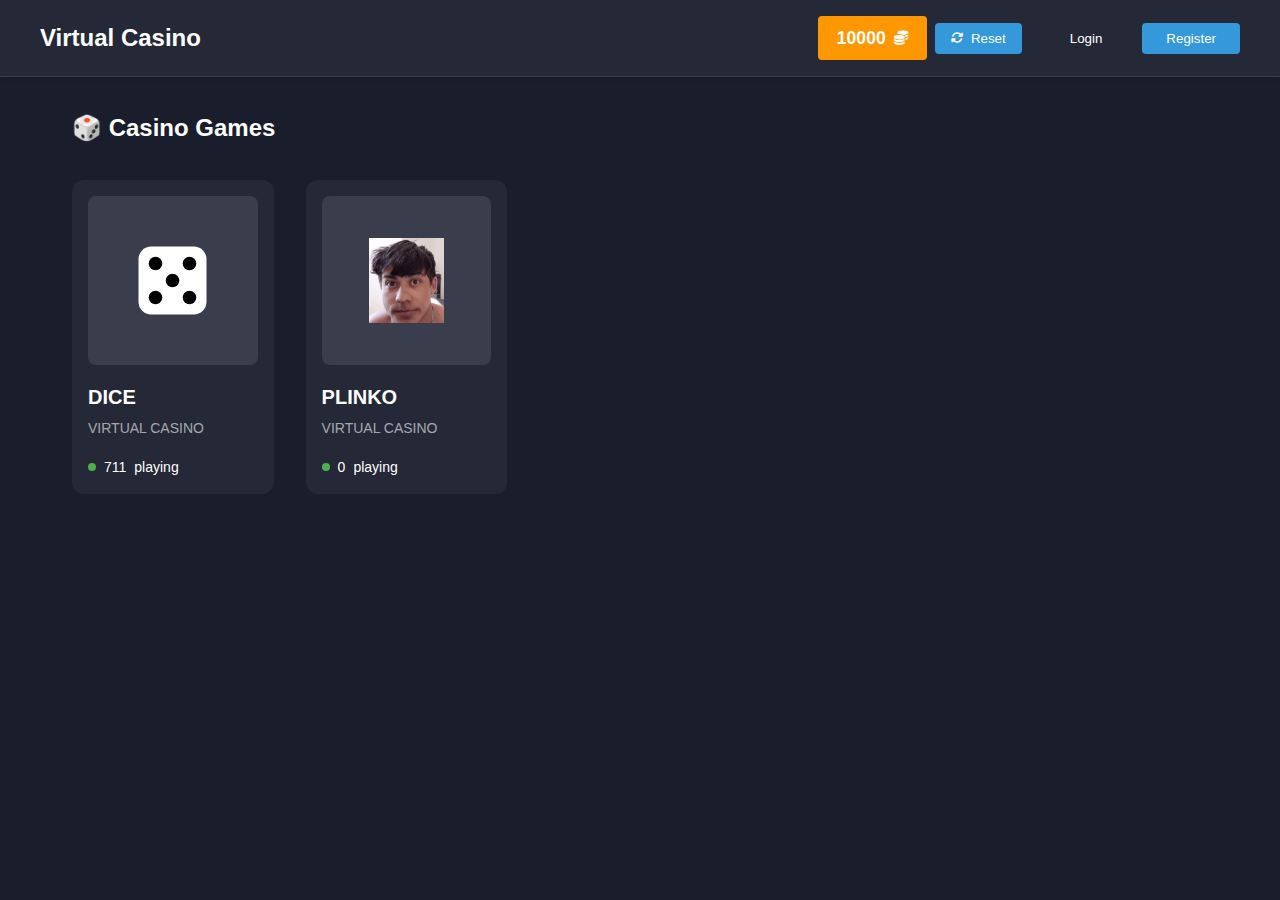
==== index.html @ 2de934fd "Add max bet functionality and button to the UI" ====
<!DOCTYPE html>
<html lang="en">
<head>
    <meta charset="UTF-8">
    <meta name="viewport" content="width=device-width, initial-scale=1.0">
    <title>Virtual Casino</title>
    <link rel="stylesheet" href="styles.css">
    <link rel="stylesheet" href="https://cdnjs.cloudflare.com/ajax/libs/font-awesome/6.4.0/css/all.min.css">
</head>
<body>
    <header>
        <nav class="main-nav">
            <a href="index.html" class="logo">Virtual Casino</a>
            <div class="nav-right">
                <div class="balance-display">
                    <div class="balance-amount">
                        <span id="header-balance">10000</span>
                        <i class="fa-solid fa-coins"></i>
                    </div>
                    <button id="reset-balance" class="reset-balance-btn">
                        <i class="fa-solid fa-rotate"></i>
                        Reset
                    </button>
                </div>
                <div class="nav-buttons">
                    <button class="login-btn">Login</button>
                    <button class="register-btn">Register</button>
                </div>
            </div>
        </nav>
    </header>

    <main>
        <section class="games-section">
            <h2 class="section-title">🎲 Casino Games</h2>
            <div class="games-grid">
                <a href="dice.html" class="game-card">
                    <div class="game-image">
                        <img src="dice-icon.svg" alt="Virtual Dice">
                    </div>
                    <div class="game-title">DICE</div>
                    <div class="game-provider">VIRTUAL CASINO</div>
                    <div class="player-count">
                        <span class="online-indicator"></span>
                        <span class="count">0</span> playing
                    </div>
                </a>
                <a href="plinko.html" class="game-card">
                    <div class="game-image">
                        <img src="togi.png" alt="Plinko">
                    </div>
                    <div class="game-title">PLINKO</div>
                    <div class="game-provider">VIRTUAL CASINO</div>
                    <div class="player-count">
                        <span class="online-indicator"></span>
                        <span class="count">0</span> playing
                    </div>
                </a>
            </div>
        </section>
    </main>

    <script src="balance.js"></script>
    <script>
        // Simple script to simulate random player count
        function updatePlayerCount() {
            const count = document.querySelector('.count');
            count.textContent = Math.floor(Math.random() * 1000) + 500; // Random number between 500-1500
        }
        
        // Update initially and every 30 seconds
        updatePlayerCount();
        setInterval(updatePlayerCount, 30000);
    </script>
</body>
</html>
---- styles.css ----
��: r o o t   { 
         / *   L i g h t   t h e m e   c o l o r s   ( d e f a u l t )   * / 
         - - p r i m a r y - c o l o r :   # 1 a 1 d 2 c ; 
         - - s e c o n d a r y - c o l o r :   # 2 4 2 8 3 7 ; 
         - - b a c k g r o u n d - c o l o r :   # 1 2 1 2 6 3 ; 
         - - c a r d - b g - c o l o r :   # f f f f f f ; 
         - - d a r k - c a r d - b g - c o l o r :   # 1 1 1 1 3 3 ; 
         - - t e x t - c o l o r :   # f f f f f f ; 
         - - d a r k - t e x t - c o l o r :   # 3 3 3 ; 
         - - a c c e n t - c o l o r :   # 3 4 9 8 d b ; 
         - - d a n g e r - c o l o r :   # e 0 3 1 3 1 ; 
         - - b o r d e r - c o l o r :   # 2 d 2 d 2 d ; 
         - - s l i d e r - c o l o r :   # 0 2 c c 9 b ; 
         - - s l i d e r - h a n d l e - c o l o r :   # f f f f f f ; 
         - - s l i d e r - l o s s - c o l o r :   # e 0 3 1 3 1 ; 
         - - s l i d e r - w i n - c o l o r :   # 0 2 c c 9 b ; 
         - - b u t t o n - c o l o r :   # f f 9 8 0 0 ; 
         - - i n p u t - b g - c o l o r :   # f f f f f f ; 
         - - i n p u t - b o r d e r - c o l o r :   # e 0 e 0 e 0 ; 
         - - c a r d - s h a d o w :   0   4 p x   1 0 p x   r g b a ( 0 ,   0 ,   0 ,   0 . 1 ) ; 
         - - h i s t o r y - b g - c o l o r :   r g b a ( 0 ,   0 ,   0 ,   0 . 2 ) ; 
         - - c a r d - h o v e r - c o l o r :   # 2 c 3 2 4 1 ; 
         - - o n l i n e - c o l o r :   # 4 C A F 5 0 ; 
 } 
 
 *   { 
         m a r g i n :   0 ; 
         p a d d i n g :   0 ; 
         b o x - s i z i n g :   b o r d e r - b o x ; 
 } 
 
 b o d y   { 
         f o n t - f a m i l y :   - a p p l e - s y s t e m ,   B l i n k M a c S y s t e m F o n t ,   ' S e g o e   U I ' ,   R o b o t o ,   O x y g e n ,   U b u n t u ,   C a n t a r e l l ,   s a n s - s e r i f ; 
         b a c k g r o u n d - c o l o r :   v a r ( - - p r i m a r y - c o l o r ) ; 
         c o l o r :   v a r ( - - t e x t - c o l o r ) ; 
         l i n e - h e i g h t :   1 . 6 ; 
 } 
 
 . a p p   { 
         d i s p l a y :   f l e x ; 
         f l e x - d i r e c t i o n :   c o l u m n ; 
         m i n - h e i g h t :   1 0 0 v h ; 
 } 
 
 / *   H e a d e r   * / 
 h e a d e r   { 
         d i s p l a y :   f l e x ; 
         j u s t i f y - c o n t e n t :   s p a c e - b e t w e e n ; 
         a l i g n - i t e m s :   c e n t e r ; 
         p a d d i n g :   1 r e m   2 r e m ; 
         b a c k g r o u n d - c o l o r :   v a r ( - - s e c o n d a r y - c o l o r ) ; 
         b o r d e r - b o t t o m :   1 p x   s o l i d   r g b a ( 2 5 5 ,   2 5 5 ,   2 5 5 ,   0 . 1 ) ; 
         b o x - s h a d o w :   0   2 p x   4 p x   r g b a ( 0 ,   0 ,   0 ,   0 . 1 ) ; 
 } 
 
 . l o g o   h 1   { 
         c o l o r :   v a r ( - - t e x t - c o l o r ) ; 
         f o n t - s i z e :   1 . 5 r e m ; 
         f o n t - w e i g h t :   b o l d ; 
 } 
 
 . b a l a n c e - d i s p l a y   { 
         d i s p l a y :   f l e x ; 
         a l i g n - i t e m s :   c e n t e r ; 
         g a p :   0 . 5 r e m ; 
 } 
 
 . b a l a n c e - a m o u n t   { 
         b a c k g r o u n d - c o l o r :   v a r ( - - s e c o n d a r y - c o l o r ) ; 
         c o l o r :   w h i t e ; 
         p a d d i n g :   0 . 5 r e m   1 . 2 r e m ; 
         b o r d e r - r a d i u s :   4 p x ; 
         f o n t - w e i g h t :   b o l d ; 
         d i s p l a y :   f l e x ; 
         a l i g n - i t e m s :   c e n t e r ; 
         g a p :   0 . 5 r e m ; 
         f o n t - s i z e :   1 . 1 r e m ; 
 } 
 
 . r e s e t - b a l a n c e - b t n   { 
         b a c k g r o u n d - c o l o r :   v a r ( - - a c c e n t - c o l o r ) ; 
         c o l o r :   w h i t e ; 
         b o r d e r :   n o n e ; 
         b o r d e r - r a d i u s :   4 p x ; 
         p a d d i n g :   0 . 5 r e m   1 r e m ; 
         c u r s o r :   p o i n t e r ; 
         f o n t - w e i g h t :   5 0 0 ; 
         d i s p l a y :   f l e x ; 
         a l i g n - i t e m s :   c e n t e r ; 
         g a p :   0 . 5 r e m ; 
         t r a n s i t i o n :   a l l   0 . 2 s   e a s e ; 
 } 
 
 . r e s e t - b a l a n c e - b t n : h o v e r   { 
         o p a c i t y :   0 . 9 ; 
         t r a n s f o r m :   t r a n s l a t e Y ( - 1 p x ) ; 
 } 
 
 . r e s e t - b a l a n c e - b t n : a c t i v e   { 
         t r a n s f o r m :   t r a n s l a t e Y ( 0 ) ; 
 } 
 
 . r e s e t - b a l a n c e - b t n   i   { 
         f o n t - s i z e :   0 . 9 e m ; 
 } 
 
 / *   M a i n   C o n t e n t   * / 
 m a i n   { 
         f l e x :   1 ; 
         p a d d i n g :   2 r e m ; 
         d i s p l a y :   f l e x ; 
         f l e x - d i r e c t i o n :   c o l u m n ; 
         g a p :   2 r e m ; 
         m a x - w i d t h :   1 2 0 0 p x ; 
         m a r g i n :   0   a u t o ; 
         w i d t h :   1 0 0 % ; 
 } 
 
 / *   B e t t i n g   C o n t a i n e r   * / 
 . b e t t i n g - c o n t a i n e r   { 
         d i s p l a y :   f l e x ; 
         g a p :   1 . 5 r e m ; 
 } 
 
 . b e t t i n g - c a r d   { 
         f l e x :   1 ; 
         b a c k g r o u n d - c o l o r :   v a r ( - - c a r d - b g - c o l o r ) ; 
         b o r d e r - r a d i u s :   8 p x ; 
         o v e r f l o w :   h i d d e n ; 
         b o x - s h a d o w :   0   4 p x   1 0 p x   r g b a ( 0 ,   0 ,   0 ,   0 . 1 ) ; 
 } 
 
 . b e t t i n g - i n p u t s   { 
         p a d d i n g :   1 . 5 r e m ; 
         p a d d i n g - t o p :   1 . 5 r e m ; 
 } 
 
 . i n p u t - r o w   { 
         d i s p l a y :   f l e x ; 
         g a p :   1 r e m ; 
         m a r g i n - b o t t o m :   1 . 5 r e m ; 
 } 
 
 . i n p u t - r o w . t h r e e - c o l u m n s   { 
         d i s p l a y :   g r i d ; 
         g r i d - t e m p l a t e - c o l u m n s :   r e p e a t ( 3 ,   1 f r ) ; 
 } 
 
 . i n p u t - g r o u p   { 
         f l e x :   1 ; 
         d i s p l a y :   f l e x ; 
         f l e x - d i r e c t i o n :   c o l u m n ; 
         g a p :   0 . 5 r e m ; 
 } 
 
 . i n p u t - l a b e l   { 
         d i s p l a y :   f l e x ; 
         j u s t i f y - c o n t e n t :   s p a c e - b e t w e e n ; 
         c o l o r :   v a r ( - - d a r k - t e x t - c o l o r ) ; 
         f o n t - s i z e :   0 . 9 r e m ; 
 } 
 
 . a m o u n t - l a b e l ,   . p r o f i t - l a b e l   { 
         o p a c i t y :   0 . 6 ; 
 } 
 
 . a m o u n t - i n p u t - c o n t a i n e r ,   . p r o f i t - i n p u t - c o n t a i n e r ,   . r o l l - i n p u t - c o n t a i n e r ,   . m u l t i p l i e r - i n p u t - c o n t a i n e r ,   . c h a n c e - i n p u t - c o n t a i n e r   { 
         d i s p l a y :   f l e x ; 
         b o r d e r :   1 p x   s o l i d   # e 0 e 0 e 0 ; 
         b o r d e r - r a d i u s :   4 p x ; 
         o v e r f l o w :   h i d d e n ; 
 } 
 
 . a m o u n t - i n p u t - c o n t a i n e r   i n p u t ,   . p r o f i t - i n p u t - c o n t a i n e r   i n p u t ,   . r o l l - i n p u t - c o n t a i n e r   i n p u t ,   . m u l t i p l i e r - i n p u t - c o n t a i n e r   i n p u t ,   . c h a n c e - i n p u t - c o n t a i n e r   i n p u t   { 
         f l e x :   1 ; 
         p a d d i n g :   0 . 7 5 r e m ; 
         b o r d e r :   n o n e ; 
         o u t l i n e :   n o n e ; 
         f o n t - s i z e :   1 r e m ; 
 } 
 
 / *   S t y l i n g   f o r   r e a d - o n l y   i n p u t s   * / 
 i n p u t [ r e a d o n l y ]   { 
         b a c k g r o u n d - c o l o r :   # f 5 f 5 f 5 ; 
         c o l o r :   # 6 6 6 ; 
         c u r s o r :   n o t - a l l o w e d ; 
 } 
 
 . c o i n - b t n ,   . s w a p - b t n   { 
         b a c k g r o u n d - c o l o r :   # f 5 f 5 f 5 ; 
         b o r d e r :   n o n e ; 
         p a d d i n g :   0   1 r e m ; 
         c o l o r :   # 6 6 6 ; 
         c u r s o r :   p o i n t e r ; 
 } 
 
 . p e r c e n t a g e - s y m b o l ,   . m u l t i p l i e r - s y m b o l   { 
         d i s p l a y :   f l e x ; 
         a l i g n - i t e m s :   c e n t e r ; 
         p a d d i n g :   0   1 r e m ; 
         b a c k g r o u n d - c o l o r :   # f 5 f 5 f 5 ; 
         c o l o r :   # 6 6 6 ; 
 } 
 
 . q u i c k - b u t t o n s   { 
         d i s p l a y :   f l e x ; 
         g a p :   0 . 5 r e m ; 
         m a r g i n - t o p :   0 . 5 r e m ; 
 } 
 
 . q u i c k - b u t t o n s   b u t t o n   { 
         b a c k g r o u n d - c o l o r :   # f 5 f 5 f 5 ; 
         b o r d e r :   n o n e ; 
         p a d d i n g :   0 . 2 5 r e m   0 . 7 5 r e m ; 
         b o r d e r - r a d i u s :   4 p x ; 
         c u r s o r :   p o i n t e r ; 
         c o l o r :   v a r ( - - d a r k - t e x t - c o l o r ) ; 
 } 
 
 . r o l l - b u t t o n   { 
         w i d t h :   1 0 0 % ; 
         p a d d i n g :   1 r e m ; 
         b a c k g r o u n d - c o l o r :   v a r ( - - b u t t o n - c o l o r ) ; 
         c o l o r :   w h i t e ; 
         b o r d e r :   n o n e ; 
         b o r d e r - r a d i u s :   4 p x ; 
         f o n t - w e i g h t :   b o l d ; 
         c u r s o r :   p o i n t e r ; 
         f o n t - s i z e :   1 r e m ; 
         l e t t e r - s p a c i n g :   1 p x ; 
         m a r g i n - t o p :   1 r e m ; 
 } 
 
 / *   S l i d e r   * / 
 . s l i d e r - c o n t a i n e r   { 
         d i s p l a y :   f l e x ; 
         a l i g n - i t e m s :   c e n t e r ; 
         g a p :   1 r e m ; 
         b a c k g r o u n d - c o l o r :   r g b a ( 0 ,   0 ,   0 ,   0 . 2 ) ; 
         p a d d i n g :   1 r e m   2 r e m ; 
         b o r d e r - r a d i u s :   5 0 p x ; 
 } 
 
 . s l i d e r - v a l u e   { 
         f o n t - s i z e :   0 . 9 r e m ; 
         o p a c i t y :   0 . 8 ; 
 } 
 
 . s l i d e r   { 
         f l e x :   1 ; 
         p o s i t i o n :   r e l a t i v e ; 
 } 
 
 . s l i d e r - t r a c k   { 
         h e i g h t :   1 2 p x ; 
         b a c k g r o u n d - c o l o r :   r g b a ( 2 5 5 ,   2 5 5 ,   2 5 5 ,   0 . 1 ) ; 
         b o r d e r - r a d i u s :   6 p x ; 
         p o s i t i o n :   r e l a t i v e ; 
         o v e r f l o w :   h i d d e n ; 
 } 
 
 . s l i d e r - t r a c k - i n n e r   { 
         d i s p l a y :   f l e x ; 
         h e i g h t :   1 0 0 % ; 
         w i d t h :   1 0 0 % ; 
         p o s i t i o n :   a b s o l u t e ; 
 } 
 
 . s l i d e r - t r a c k - l o s s ,   . s l i d e r - t r a c k - w i n   { 
         h e i g h t :   1 0 0 % ; 
         p o s i t i o n :   a b s o l u t e ; 
         t o p :   0 ; 
 } 
 
 . s l i d e r - t r a c k - l o s s   { 
         b a c k g r o u n d - c o l o r :   v a r ( - - s l i d e r - l o s s - c o l o r ) ; 
 } 
 
 . s l i d e r - t r a c k - w i n   { 
         b a c k g r o u n d - c o l o r :   v a r ( - - s l i d e r - w i n - c o l o r ) ; 
 } 
 
 . s l i d e r - h a n d l e   { 
         w i d t h :   2 4 p x ; 
         h e i g h t :   2 4 p x ; 
         b a c k g r o u n d - c o l o r :   v a r ( - - s l i d e r - h a n d l e - c o l o r ) ; 
         b o r d e r - r a d i u s :   5 0 % ; 
         p o s i t i o n :   a b s o l u t e ; 
         t o p :   5 0 % ; 
         l e f t :   4 8 % ; 
         t r a n s f o r m :   t r a n s l a t e ( - 5 0 % ,   - 5 0 % ) ; 
         c u r s o r :   p o i n t e r ; 
         b o x - s h a d o w :   0   2 p x   5 p x   r g b a ( 0 ,   0 ,   0 ,   0 . 2 ) ; 
 } 
 
 / *   R e s u l t   D i s p l a y   * / 
 . r e s u l t - d i s p l a y   { 
         p o s i t i o n :   f i x e d ; 
         t o p :   5 0 % ; 
         l e f t :   5 0 % ; 
         t r a n s f o r m :   t r a n s l a t e ( - 5 0 % ,   - 5 0 % ) ; 
         b a c k g r o u n d - c o l o r :   v a r ( - - c a r d - b g - c o l o r ) ; 
         b o r d e r - r a d i u s :   8 p x ; 
         p a d d i n g :   2 r e m ; 
         b o x - s h a d o w :   0   1 0 p x   3 0 p x   r g b a ( 0 ,   0 ,   0 ,   0 . 3 ) ; 
         d i s p l a y :   f l e x ; 
         f l e x - d i r e c t i o n :   c o l u m n ; 
         a l i g n - i t e m s :   c e n t e r ; 
         g a p :   1 r e m ; 
         z - i n d e x :   1 0 0 ; 
         c o l o r :   v a r ( - - d a r k - t e x t - c o l o r ) ; 
 } 
 
 . r e s u l t - d i s p l a y . h i d d e n   { 
         d i s p l a y :   n o n e ; 
 } 
 
 . r e s u l t - n u m b e r   { 
         f o n t - s i z e :   4 r e m ; 
         f o n t - w e i g h t :   b o l d ; 
 } 
 
 . r e s u l t - m e s s a g e   { 
         f o n t - s i z e :   2 r e m ; 
         f o n t - w e i g h t :   b o l d ; 
 } 
 
 . r e s u l t - m e s s a g e . w i n   { 
         c o l o r :   v a r ( - - a c c e n t - c o l o r ) ; 
 } 
 
 . r e s u l t - m e s s a g e . l o s e   { 
         c o l o r :   v a r ( - - d a n g e r - c o l o r ) ; 
 } 
 
 . r e s u l t - d e t a i l s   { 
         f o n t - s i z e :   1 . 5 r e m ; 
 } 
 
 / *   R e s u l t   B u b b l e   ( S i m i l a r   t o   P r i m e D i c e )   * / 
 . r e s u l t - b u b b l e   { 
         p o s i t i o n :   a b s o l u t e ; 
         t o p :   - 5 0 p x ; 
         l e f t :   5 0 % ; 
         t r a n s f o r m :   t r a n s l a t e X ( - 5 0 % ) ; 
         b a c k g r o u n d - c o l o r :   w h i t e ; 
         c o l o r :   v a r ( - - d a r k - t e x t - c o l o r ) ; 
         b o r d e r - r a d i u s :   8 p x ; 
         p a d d i n g :   6 p x   1 2 p x ; 
         f o n t - w e i g h t :   b o l d ; 
         b o x - s h a d o w :   0   4 p x   1 0 p x   r g b a ( 0 ,   0 ,   0 ,   0 . 2 ) ; 
         m i n - w i d t h :   8 0 p x ; 
         t e x t - a l i g n :   c e n t e r ; 
         z - i n d e x :   1 0 ; 
         d i s p l a y :   f l e x ; 
         j u s t i f y - c o n t e n t :   c e n t e r ; 
         a l i g n - i t e m s :   c e n t e r ; 
 } 
 
 . r e s u l t - b u b b l e : : a f t e r   { 
         c o n t e n t :   ' ' ; 
         p o s i t i o n :   a b s o l u t e ; 
         b o t t o m :   - 8 p x ; 
         l e f t :   5 0 % ; 
         t r a n s f o r m :   t r a n s l a t e X ( - 5 0 % ) ; 
         w i d t h :   0 ; 
         h e i g h t :   0 ; 
         b o r d e r - l e f t :   8 p x   s o l i d   t r a n s p a r e n t ; 
         b o r d e r - r i g h t :   8 p x   s o l i d   t r a n s p a r e n t ; 
         b o r d e r - t o p :   8 p x   s o l i d   w h i t e ; 
 } 
 
 . r e s u l t - b u b b l e . h i d d e n   { 
         d i s p l a y :   n o n e ; 
 } 
 
 . r e s u l t - b u b b l e . w i n   # b u b b l e - r e s u l t   { 
         c o l o r :   v a r ( - - a c c e n t - c o l o r ) ; 
 } 
 
 . r e s u l t - b u b b l e . l o s s   # b u b b l e - r e s u l t   { 
         c o l o r :   v a r ( - - d a n g e r - c o l o r ) ; 
 } 
 
 / *   A d d   h e x a g o n   s h a p e   a r o u n d   t h e   r e s u l t   ( l i k e   i n   P r i m e D i c e )   * / 
 . r e s u l t - b u b b l e . w i n : : b e f o r e ,   
 . r e s u l t - b u b b l e . l o s s : : b e f o r e   { 
         c o n t e n t :   " " ; 
         p o s i t i o n :   a b s o l u t e ; 
         w i d t h :   1 0 0 % ; 
         h e i g h t :   1 0 0 % ; 
         t o p :   0 ; 
         l e f t :   0 ; 
         b a c k g r o u n d - c o l o r :   r g b a ( 0 ,   0 ,   0 ,   0 . 0 5 ) ; 
         c l i p - p a t h :   p o l y g o n ( 2 5 %   0 % ,   7 5 %   0 % ,   1 0 0 %   5 0 % ,   7 5 %   1 0 0 % ,   2 5 %   1 0 0 % ,   0 %   5 0 % ) ; 
         z - i n d e x :   - 1 ; 
         b o r d e r - r a d i u s :   4 p x ; 
 } 
 
 / *   R e s p o n s i v e   A d j u s t m e n t s   * / 
 @ m e d i a   ( m a x - w i d t h :   1 0 2 4 p x )   { 
         . b e t t i n g - c o n t a i n e r   { 
                 f l e x - d i r e c t i o n :   c o l u m n ; 
         } 
         
         . i n p u t - r o w . t h r e e - c o l u m n s   { 
                 g r i d - t e m p l a t e - c o l u m n s :   1 f r ; 
                 g a p :   1 r e m ; 
         } 
 } 
 
 @ m e d i a   ( m a x - w i d t h :   7 6 8 p x )   { 
         m a i n   { 
                 p a d d i n g :   1 r e m ; 
         } 
         
         . b e t t i n g - i n p u t s   { 
                 p a d d i n g :   1 r e m ; 
         } 
         
         . i n p u t - r o w   { 
                 f l e x - d i r e c t i o n :   c o l u m n ; 
         } 
         
         . s l i d e r - c o n t a i n e r   { 
                 p a d d i n g :   0 . 7 5 r e m   1 r e m ; 
         } 
 } 
 
 / *   H e a d e r   c o n t r o l s   * / 
 . h e a d e r - c o n t r o l s   { 
         d i s p l a y :   f l e x ; 
         a l i g n - i t e m s :   c e n t e r ; 
         g a p :   1 r e m ; 
 } 
 
 / *   B e t t i n g   H i s t o r y   * / 
 . h i s t o r y - c o n t a i n e r   { 
         b a c k g r o u n d - c o l o r :   v a r ( - - h i s t o r y - b g - c o l o r ) ; 
         b o r d e r - r a d i u s :   8 p x ; 
         p a d d i n g :   1 . 5 r e m ; 
         m a r g i n - t o p :   1 r e m ; 
 } 
 
 . h i s t o r y - h e a d e r   { 
         d i s p l a y :   f l e x ; 
         j u s t i f y - c o n t e n t :   s p a c e - b e t w e e n ; 
         a l i g n - i t e m s :   c e n t e r ; 
         m a r g i n - b o t t o m :   1 r e m ; 
 } 
 
 . h i s t o r y - h e a d e r   h 2   { 
         f o n t - s i z e :   1 . 2 r e m ; 
         f o n t - w e i g h t :   5 0 0 ; 
 } 
 
 . h i s t o r y - s t a t s   { 
         d i s p l a y :   f l e x ; 
         g a p :   1 . 5 r e m ; 
 } 
 
 . s t a t - i t e m   { 
         d i s p l a y :   f l e x ; 
         a l i g n - i t e m s :   c e n t e r ; 
         g a p :   0 . 5 r e m ; 
 } 
 
 . s t a t - l a b e l   { 
         o p a c i t y :   0 . 7 ; 
         f o n t - s i z e :   0 . 9 r e m ; 
 } 
 
 . s t a t - v a l u e   { 
         f o n t - w e i g h t :   b o l d ; 
 } 
 
 . h i s t o r y - l i s t   { 
         m a x - h e i g h t :   2 0 0 p x ; 
         o v e r f l o w - y :   a u t o ; 
         p a d d i n g - r i g h t :   0 . 5 r e m ; 
 } 
 
 . h i s t o r y - i t e m   { 
         d i s p l a y :   f l e x ; 
         j u s t i f y - c o n t e n t :   s p a c e - b e t w e e n ; 
         p a d d i n g :   0 . 7 5 r e m ; 
         b o r d e r - r a d i u s :   4 p x ; 
         m a r g i n - b o t t o m :   0 . 5 r e m ; 
         b a c k g r o u n d - c o l o r :   r g b a ( 2 5 5 ,   2 5 5 ,   2 5 5 ,   0 . 0 5 ) ; 
         t r a n s i t i o n :   t r a n s f o r m   0 . 2 s ; 
 } 
 
 . h i s t o r y - i t e m : h o v e r   { 
         t r a n s f o r m :   t r a n s l a t e Y ( - 2 p x ) ; 
 } 
 
 . h i s t o r y - i t e m . w i n   { 
         b o r d e r - l e f t :   3 p x   s o l i d   v a r ( - - s l i d e r - w i n - c o l o r ) ; 
 } 
 
 . h i s t o r y - i t e m . l o s s   { 
         b o r d e r - l e f t :   3 p x   s o l i d   v a r ( - - s l i d e r - l o s s - c o l o r ) ; 
 } 
 
 . b e t - d e t a i l s   { 
         d i s p l a y :   f l e x ; 
         f l e x - d i r e c t i o n :   c o l u m n ; 
 } 
 
 . b e t - a m o u n t   { 
         f o n t - w e i g h t :   b o l d ; 
         f o n t - s i z e :   0 . 9 r e m ; 
 } 
 
 . b e t - r e s u l t   { 
         f o n t - s i z e :   0 . 8 r e m ; 
         o p a c i t y :   0 . 7 ; 
 } 
 
 . b e t - p r o f i t   { 
         f o n t - w e i g h t :   b o l d ; 
 } 
 
 . b e t - p r o f i t . p o s i t i v e   { 
         c o l o r :   v a r ( - - s l i d e r - w i n - c o l o r ) ; 
 } 
 
 . b e t - p r o f i t . n e g a t i v e   { 
         c o l o r :   v a r ( - - s l i d e r - l o s s - c o l o r ) ; 
 } 
 
 . n o - h i s t o r y   { 
         p a d d i n g :   1 r e m ; 
         t e x t - a l i g n :   c e n t e r ; 
         o p a c i t y :   0 . 6 ; 
         f o n t - s t y l e :   i t a l i c ; 
 } 
 
 / *   C u s t o m   s c r o l l b a r   f o r   h i s t o r y   * / 
 . h i s t o r y - l i s t : : - w e b k i t - s c r o l l b a r   { 
         w i d t h :   6 p x ; 
 } 
 
 . h i s t o r y - l i s t : : - w e b k i t - s c r o l l b a r - t r a c k   { 
         b a c k g r o u n d :   r g b a ( 2 5 5 ,   2 5 5 ,   2 5 5 ,   0 . 0 5 ) ; 
         b o r d e r - r a d i u s :   3 p x ; 
 } 
 
 . h i s t o r y - l i s t : : - w e b k i t - s c r o l l b a r - t h u m b   { 
         b a c k g r o u n d :   r g b a ( 2 5 5 ,   2 5 5 ,   2 5 5 ,   0 . 2 ) ; 
         b o r d e r - r a d i u s :   3 p x ; 
 } 
 
 . h i s t o r y - l i s t : : - w e b k i t - s c r o l l b a r - t h u m b : h o v e r   { 
         b a c k g r o u n d :   r g b a ( 2 5 5 ,   2 5 5 ,   2 5 5 ,   0 . 3 ) ; 
 } 
 
 / *   A d d   c o l o r e d   c l a s s e s   f o r   s t a t s   * / 
 . p o s i t i v e   { 
         c o l o r :   v a r ( - - s l i d e r - w i n - c o l o r ) ; 
 } 
 
 . n e g a t i v e   { 
         c o l o r :   v a r ( - - s l i d e r - l o s s - c o l o r ) ; 
 } 
 
 / *   A n i m a t e d   e l e m e n t s   * / 
 . r o l l - b u t t o n : a c t i v e   { 
         t r a n s f o r m :   s c a l e ( 0 . 9 8 ) ; 
 } 
 
 . b a l a n c e - a m o u n t   { 
         t r a n s i t i o n :   b a c k g r o u n d - c o l o r   0 . 3 s ; 
 } 
 
 / *   T r a n s i t i o n s   f o r   t h e m e   c h a n g e s   * / 
 b o d y ,   . b e t t i n g - c a r d ,   . s l i d e r - c o n t a i n e r ,   . h i s t o r y - c o n t a i n e r , 
 i n p u t ,   b u t t o n ,   . s l i d e r - h a n d l e ,   . s l i d e r - t r a c k - l o s s ,   . s l i d e r - t r a c k - w i n   { 
         t r a n s i t i o n :   b a c k g r o u n d - c o l o r   0 . 3 s ,   c o l o r   0 . 3 s ,   b o r d e r - c o l o r   0 . 3 s ; 
 } 
 
 / *   H e a d e r   S t y l e s   * / 
 . m a i n - n a v   { 
         d i s p l a y :   f l e x ; 
         j u s t i f y - c o n t e n t :   s p a c e - b e t w e e n ; 
         a l i g n - i t e m s :   c e n t e r ; 
         m a x - w i d t h :   1 2 0 0 p x ; 
         m a r g i n :   0   a u t o ; 
         w i d t h :   1 0 0 % ; 
 } 
 
 . n a v - r i g h t   { 
         d i s p l a y :   f l e x ; 
         a l i g n - i t e m s :   c e n t e r ; 
         g a p :   1 . 5 r e m ; 
 } 
 
 . l o g o   { 
         c o l o r :   v a r ( - - t e x t - c o l o r ) ; 
         f o n t - s i z e :   1 . 5 r e m ; 
         f o n t - w e i g h t :   b o l d ; 
         t e x t - d e c o r a t i o n :   n o n e ; 
         t r a n s i t i o n :   o p a c i t y   0 . 2 s ; 
 } 
 
 . l o g o : h o v e r   { 
         o p a c i t y :   0 . 8 ; 
 } 
 
 . b a l a n c e - d i s p l a y   { 
         d i s p l a y :   f l e x ; 
         a l i g n - i t e m s :   c e n t e r ; 
 } 
 
 . b a l a n c e - a m o u n t   { 
         b a c k g r o u n d - c o l o r :   v a r ( - - b u t t o n - c o l o r ) ; 
         c o l o r :   w h i t e ; 
         p a d d i n g :   0 . 5 r e m   1 . 2 r e m ; 
         b o r d e r - r a d i u s :   4 p x ; 
         f o n t - w e i g h t :   b o l d ; 
         d i s p l a y :   f l e x ; 
         a l i g n - i t e m s :   c e n t e r ; 
         g a p :   0 . 5 r e m ; 
         f o n t - s i z e :   1 . 1 r e m ; 
 } 
 
 . b a l a n c e - a m o u n t   i   { 
         f o n t - s i z e :   0 . 9 r e m ; 
 } 
 
 . n a v - b u t t o n s   { 
         d i s p l a y :   f l e x ; 
         g a p :   1 r e m ; 
 } 
 
 . n a v - b u t t o n s   b u t t o n   { 
         p a d d i n g :   0 . 5 r e m   1 . 5 r e m ; 
         b o r d e r - r a d i u s :   4 p x ; 
         b o r d e r :   n o n e ; 
         c u r s o r :   p o i n t e r ; 
         f o n t - w e i g h t :   5 0 0 ; 
         t r a n s i t i o n :   a l l   0 . 2 s   e a s e ; 
 } 
 
 . l o g i n - b t n   { 
         b a c k g r o u n d - c o l o r :   t r a n s p a r e n t ; 
         c o l o r :   v a r ( - - t e x t - c o l o r ) ; 
         b o r d e r :   1 p x   s o l i d   v a r ( - - t e x t - c o l o r ) ; 
 } 
 
 . r e g i s t e r - b t n   { 
         b a c k g r o u n d - c o l o r :   v a r ( - - a c c e n t - c o l o r ) ; 
         c o l o r :   v a r ( - - t e x t - c o l o r ) ; 
 } 
 
 / *   M a i n   C o n t e n t   S t y l e s   * / 
 . s e c t i o n - t i t l e   { 
         f o n t - s i z e :   1 . 5 r e m ; 
         m a r g i n - b o t t o m :   2 r e m ; 
         d i s p l a y :   f l e x ; 
         a l i g n - i t e m s :   c e n t e r ; 
         g a p :   0 . 5 r e m ; 
 } 
 
 . g a m e s - g r i d   { 
         d i s p l a y :   g r i d ; 
         g r i d - t e m p l a t e - c o l u m n s :   r e p e a t ( a u t o - f i l l ,   m i n m a x ( 2 0 0 p x ,   1 f r ) ) ; 
         g a p :   2 r e m ; 
 } 
 
 . g a m e - c a r d   { 
         b a c k g r o u n d - c o l o r :   v a r ( - - s e c o n d a r y - c o l o r ) ; 
         b o r d e r - r a d i u s :   1 2 p x ; 
         p a d d i n g :   1 r e m ; 
         t r a n s i t i o n :   a l l   0 . 3 s   e a s e ; 
         c u r s o r :   p o i n t e r ; 
         p o s i t i o n :   r e l a t i v e ; 
         o v e r f l o w :   h i d d e n ; 
         t e x t - d e c o r a t i o n :   n o n e ; 
         c o l o r :   v a r ( - - t e x t - c o l o r ) ; 
         d i s p l a y :   b l o c k ; 
 } 
 
 . g a m e - c a r d : h o v e r   { 
         b a c k g r o u n d - c o l o r :   v a r ( - - c a r d - h o v e r - c o l o r ) ; 
         t r a n s f o r m :   t r a n s l a t e Y ( - 4 p x ) ; 
 } 
 
 . g a m e - i m a g e   { 
         a s p e c t - r a t i o :   1 ; 
         b a c k g r o u n d - c o l o r :   r g b a ( 2 5 5 ,   2 5 5 ,   2 5 5 ,   0 . 1 ) ; 
         b o r d e r - r a d i u s :   8 p x ; 
         m a r g i n - b o t t o m :   1 r e m ; 
         d i s p l a y :   f l e x ; 
         a l i g n - i t e m s :   c e n t e r ; 
         j u s t i f y - c o n t e n t :   c e n t e r ; 
         o v e r f l o w :   h i d d e n ; 
 } 
 
 . g a m e - i m a g e   i m g   { 
         w i d t h :   5 0 % ; 
         h e i g h t :   5 0 % ; 
         o b j e c t - f i t :   c o n t a i n ; 
 } 
 
 . g a m e - t i t l e   { 
         f o n t - s i z e :   1 . 2 5 r e m ; 
         f o n t - w e i g h t :   b o l d ; 
         m a r g i n - b o t t o m :   0 . 2 5 r e m ; 
 } 
 
 . g a m e - p r o v i d e r   { 
         f o n t - s i z e :   0 . 8 7 5 r e m ; 
         c o l o r :   r g b a ( 2 5 5 ,   2 5 5 ,   2 5 5 ,   0 . 6 ) ; 
         m a r g i n - b o t t o m :   1 r e m ; 
 } 
 
 . p l a y e r - c o u n t   { 
         f o n t - s i z e :   0 . 8 7 5 r e m ; 
         d i s p l a y :   f l e x ; 
         a l i g n - i t e m s :   c e n t e r ; 
         g a p :   0 . 5 r e m ; 
 } 
 
 . o n l i n e - i n d i c a t o r   { 
         w i d t h :   8 p x ; 
         h e i g h t :   8 p x ; 
         b a c k g r o u n d - c o l o r :   v a r ( - - o n l i n e - c o l o r ) ; 
         b o r d e r - r a d i u s :   5 0 % ; 
         d i s p l a y :   i n l i n e - b l o c k ; 
 } 
 
 / *   R e s p o n s i v e   D e s i g n   * / 
 @ m e d i a   ( m a x - w i d t h :   7 6 8 p x )   { 
         . g a m e s - g r i d   { 
                 g r i d - t e m p l a t e - c o l u m n s :   r e p e a t ( a u t o - f i l l ,   m i n m a x ( 1 5 0 p x ,   1 f r ) ) ; 
                 g a p :   1 r e m ; 
         } 
 
         . m a i n - n a v   { 
                 f l e x - d i r e c t i o n :   c o l u m n ; 
                 g a p :   1 r e m ; 
         } 
 
         . n a v - r i g h t   { 
                 f l e x - d i r e c t i o n :   c o l u m n ; 
                 w i d t h :   1 0 0 % ; 
                 g a p :   1 r e m ; 
         } 
 
         . n a v - b u t t o n s   { 
                 w i d t h :   1 0 0 % ; 
                 j u s t i f y - c o n t e n t :   c e n t e r ; 
         } 
 
         . b a l a n c e - d i s p l a y   { 
                 j u s t i f y - c o n t e n t :   c e n t e r ; 
         } 
 } 
 
 / *   W h e n   b a l a n c e   i s   0 ,   d i s a b l e   b e t t i n g   c o n t r o l s   * / 
 . z e r o - b a l a n c e   . b e t t i n g - i n p u t s   { 
         o p a c i t y :   0 . 5 ; 
         p o i n t e r - e v e n t s :   n o n e ; 
 } 
 
 . z e r o - b a l a n c e   . r o l l - b u t t o n   { 
         o p a c i t y :   0 . 5 ; 
         p o i n t e r - e v e n t s :   n o n e ; 
 }   
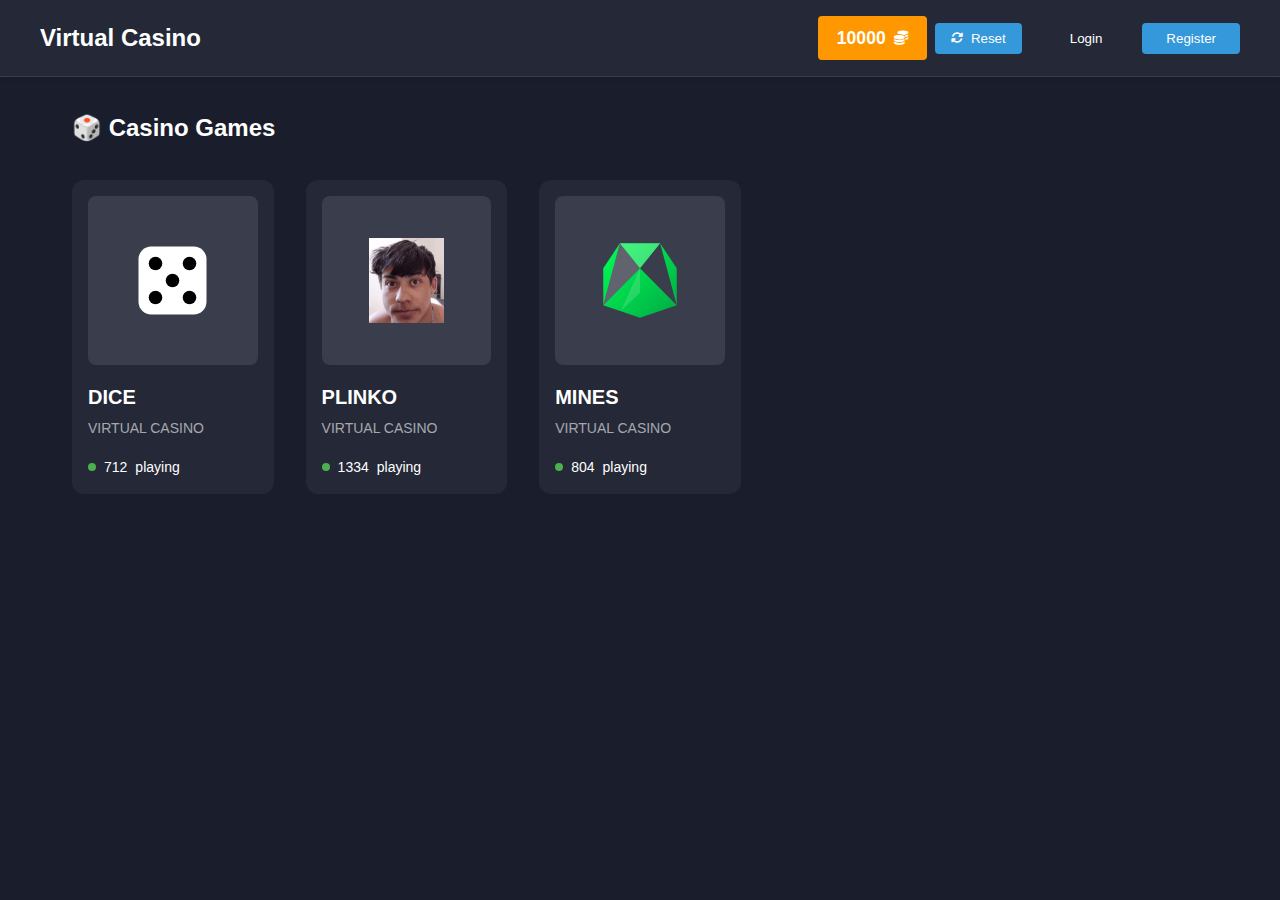
==== commit 26debf75: "mines - maybe broken payout" ====
--- a/index.html
+++ b/index.html
@@ -56,6 +56,17 @@
                         <span class="count">0</span> playing
                     </div>
                 </a>
+                <a href="mines.html" class="game-card">
+                    <div class="game-image">
+                        <img src="gem.svg" alt="Mines">
+                    </div>
+                    <div class="game-title">MINES</div>
+                    <div class="game-provider">VIRTUAL CASINO</div>
+                    <div class="player-count">
+                        <span class="online-indicator"></span>
+                        <span class="count">0</span> playing
+                    </div>
+                </a>
             </div>
         </section>
     </main>
@@ -64,8 +75,10 @@
     <script>
         // Simple script to simulate random player count
         function updatePlayerCount() {
-            const count = document.querySelector('.count');
-            count.textContent = Math.floor(Math.random() * 1000) + 500; // Random number between 500-1500
+            const counts = document.querySelectorAll('.count');
+            counts.forEach(count => {
+                count.textContent = Math.floor(Math.random() * 1000) + 500; // Random number between 500-1500
+            });
         }
         
         // Update initially and every 30 seconds
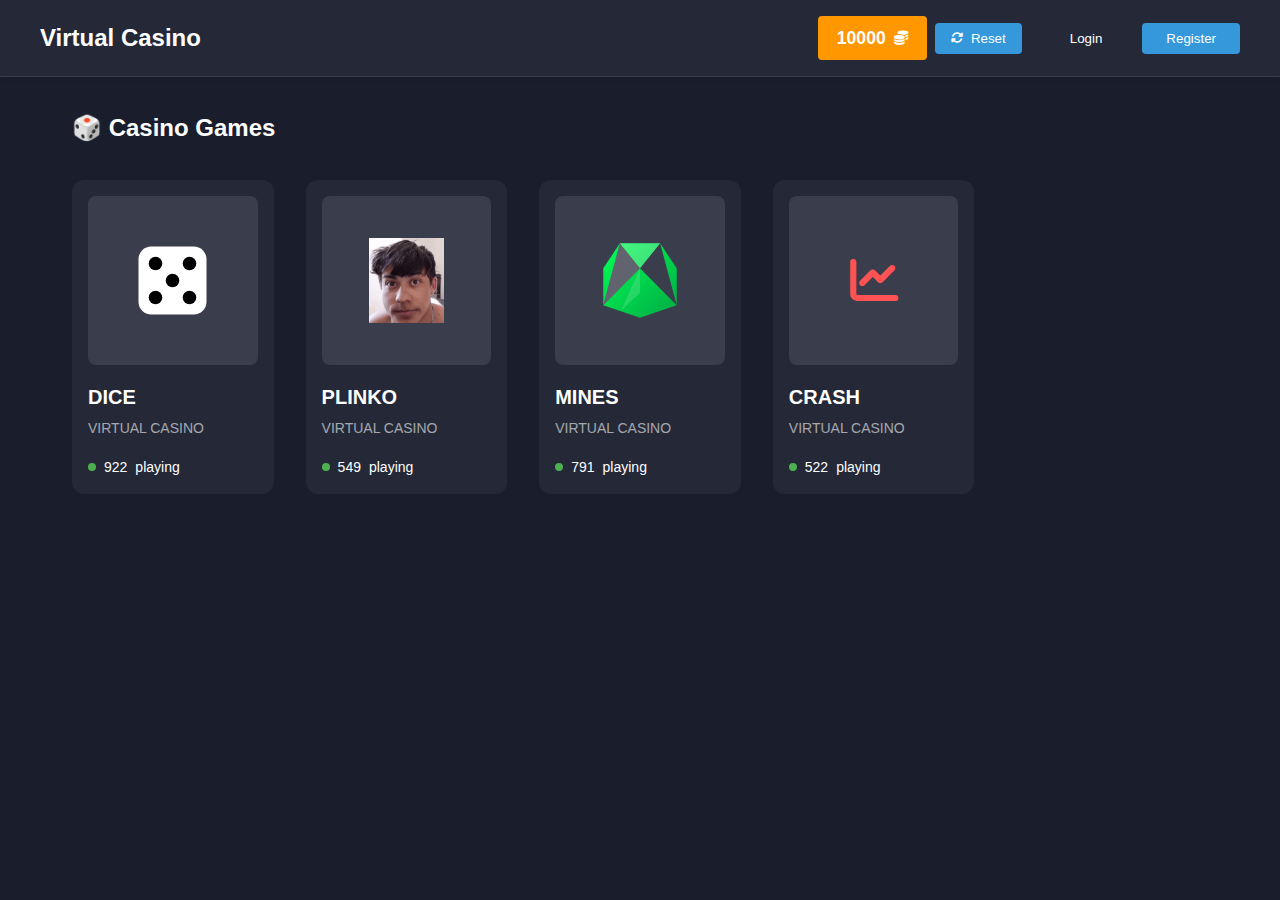
==== commit a04dfa47: "crash added" ====
--- a/index.html
+++ b/index.html
@@ -6,6 +6,18 @@
     <title>Virtual Casino</title>
     <link rel="stylesheet" href="styles.css">
     <link rel="stylesheet" href="https://cdnjs.cloudflare.com/ajax/libs/font-awesome/6.4.0/css/all.min.css">
+    <style>
+        html, body {
+            height: 100%;
+            margin: 0;
+            padding: 0;
+            display: flex;
+            flex-direction: column;
+        }
+        main {
+            flex: 1;
+        }
+    </style>
 </head>
 <body>
     <header>
@@ -67,6 +79,17 @@
                         <span class="count">0</span> playing
                     </div>
                 </a>
+                <a href="crash.html" class="game-card">
+                    <div class="game-image">
+                        <i class="fa-solid fa-chart-line fa-3x" style="color: #ff5252;"></i>
+                    </div>
+                    <div class="game-title">CRASH</div>
+                    <div class="game-provider">VIRTUAL CASINO</div>
+                    <div class="player-count">
+                        <span class="online-indicator"></span>
+                        <span class="count">0</span> playing
+                    </div>
+                </a>
             </div>
         </section>
     </main>
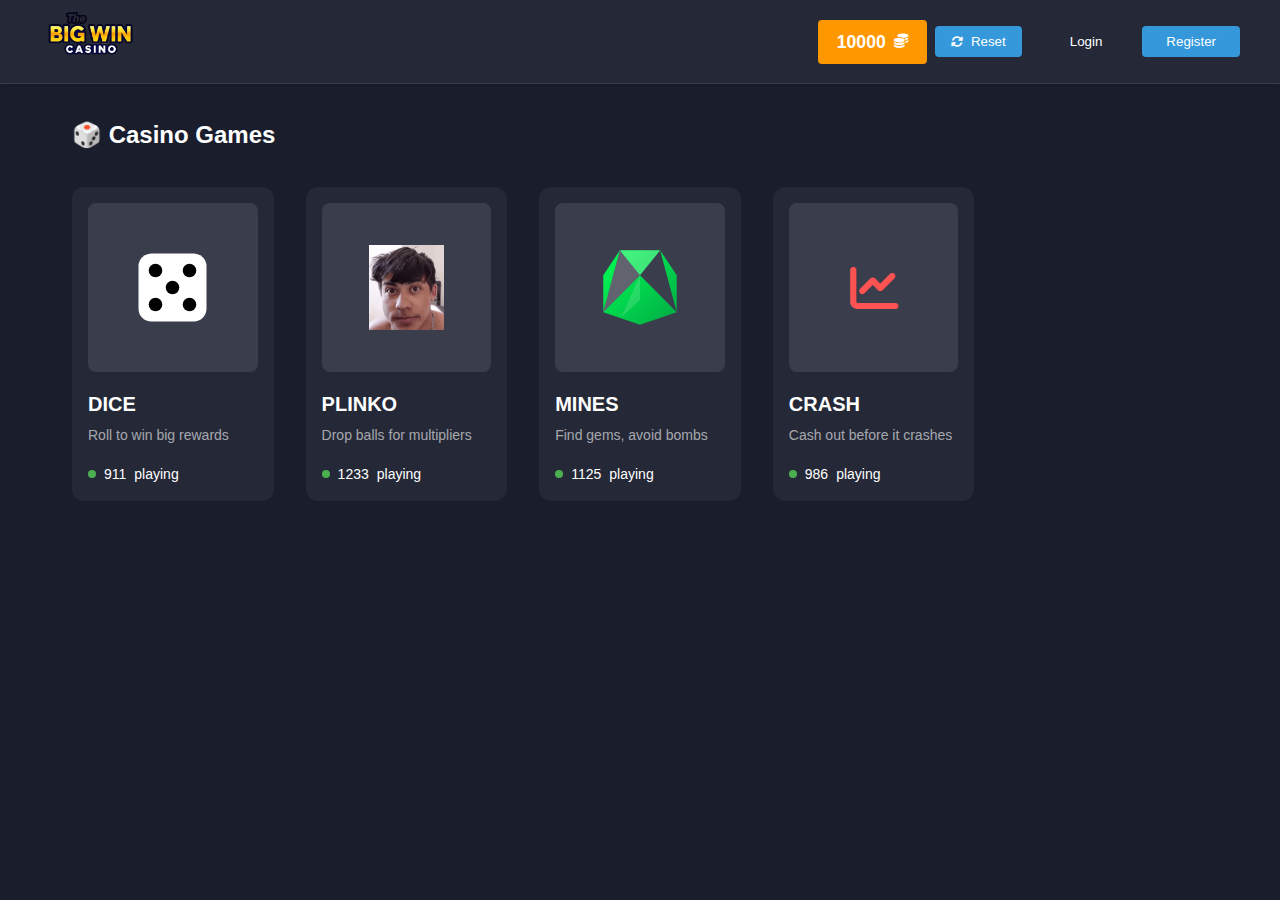
==== commit d3213f1d: "big win casino" ====
--- a/index.html
+++ b/index.html
@@ -3,7 +3,7 @@
 <head>
     <meta charset="UTF-8">
     <meta name="viewport" content="width=device-width, initial-scale=1.0">
-    <title>Virtual Casino</title>
+    <title>The Big Wins Casino</title>
     <link rel="stylesheet" href="styles.css">
     <link rel="stylesheet" href="https://cdnjs.cloudflare.com/ajax/libs/font-awesome/6.4.0/css/all.min.css">
     <style>
@@ -22,7 +22,7 @@
 <body>
     <header>
         <nav class="main-nav">
-            <a href="index.html" class="logo">Virtual Casino</a>
+            <a href="index.html" class="logo"><img src="bwc_logo.png" alt="The Big Wins Casino" height="140" style="max-height: 140px; margin: -50px 0; position: relative; left: -20px;"></a>
             <div class="nav-right">
                 <div class="balance-display">
                     <div class="balance-amount">
@@ -51,7 +51,7 @@
                         <img src="dice-icon.svg" alt="Virtual Dice">
                     </div>
                     <div class="game-title">DICE</div>
-                    <div class="game-provider">VIRTUAL CASINO</div>
+                    <div class="game-provider">Roll to win big rewards</div>
                     <div class="player-count">
                         <span class="online-indicator"></span>
                         <span class="count">0</span> playing
@@ -62,7 +62,7 @@
                         <img src="togi.png" alt="Plinko">
                     </div>
                     <div class="game-title">PLINKO</div>
-                    <div class="game-provider">VIRTUAL CASINO</div>
+                    <div class="game-provider">Drop balls for multipliers</div>
                     <div class="player-count">
                         <span class="online-indicator"></span>
                         <span class="count">0</span> playing
@@ -73,7 +73,7 @@
                         <img src="gem.svg" alt="Mines">
                     </div>
                     <div class="game-title">MINES</div>
-                    <div class="game-provider">VIRTUAL CASINO</div>
+                    <div class="game-provider">Find gems, avoid bombs</div>
                     <div class="player-count">
                         <span class="online-indicator"></span>
                         <span class="count">0</span> playing
@@ -84,7 +84,7 @@
                         <i class="fa-solid fa-chart-line fa-3x" style="color: #ff5252;"></i>
                     </div>
                     <div class="game-title">CRASH</div>
-                    <div class="game-provider">VIRTUAL CASINO</div>
+                    <div class="game-provider">Cash out before it crashes</div>
                     <div class="player-count">
                         <span class="online-indicator"></span>
                         <span class="count">0</span> playing
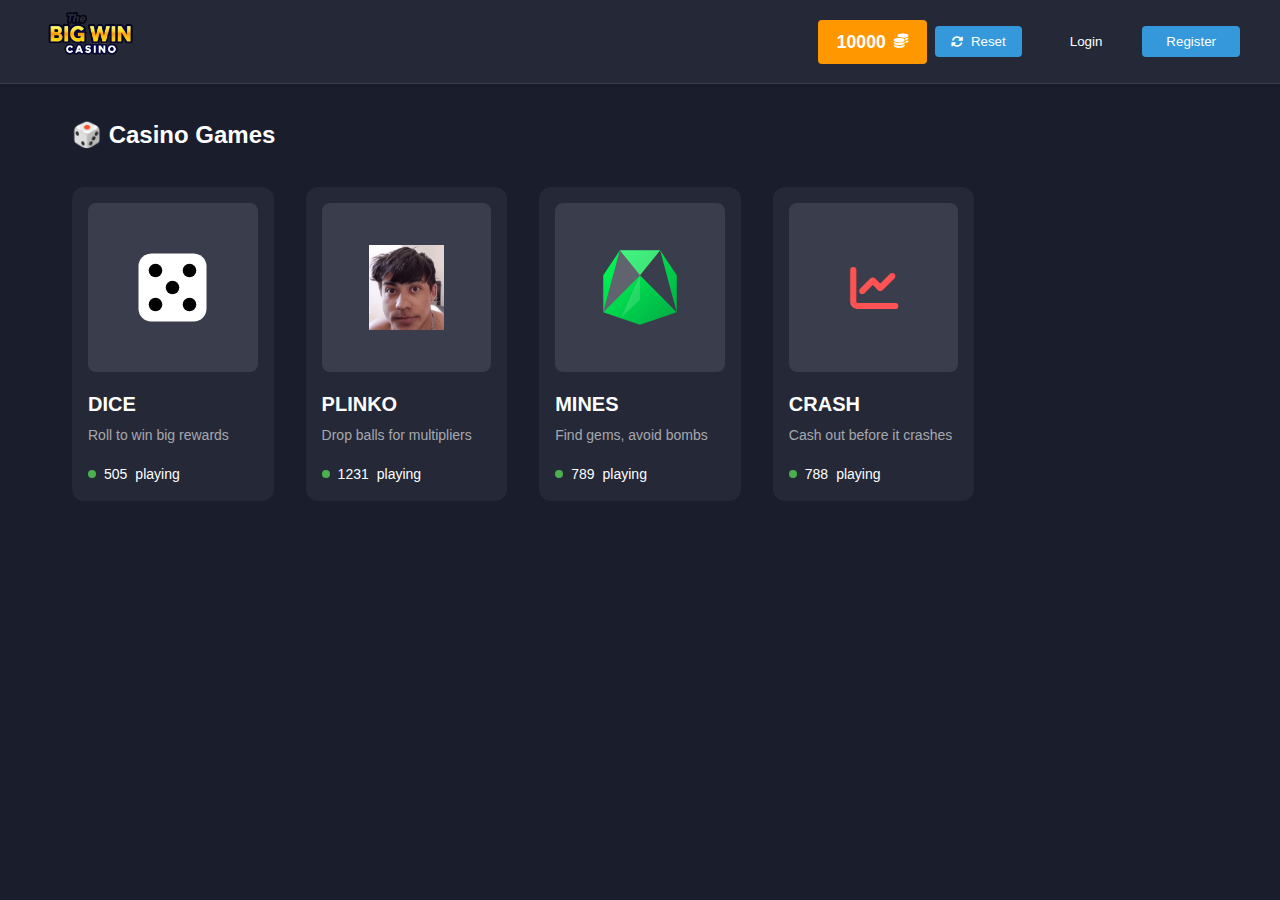
==== commit 80c67ab4: "bruh2" ====
--- a/index.html
+++ b/index.html
@@ -22,7 +22,7 @@
 <body>
     <header>
         <nav class="main-nav">
-            <a href="index.html" class="logo"><img src="bwc_logo.png" alt="The Big Wins Casino" height="140" style="max-height: 140px; margin: -50px 0; position: relative; left: -20px;"></a>
+            <a href="index" class="logo"><img src="bwc_logo.png" alt="The Big Wins Casino" height="140" style="max-height: 140px; margin: -50px 0; position: relative; left: -20px;"></a>
             <div class="nav-right">
                 <div class="balance-display">
                     <div class="balance-amount">
@@ -46,7 +46,7 @@
         <section class="games-section">
             <h2 class="section-title">🎲 Casino Games</h2>
             <div class="games-grid">
-                <a href="dice.html" class="game-card">
+                <a href="dice" class="game-card">
                     <div class="game-image">
                         <img src="dice-icon.svg" alt="Virtual Dice">
                     </div>
@@ -57,7 +57,7 @@
                         <span class="count">0</span> playing
                     </div>
                 </a>
-                <a href="plinko.html" class="game-card">
+                <a href="plinko" class="game-card">
                     <div class="game-image">
                         <img src="togi.png" alt="Plinko">
                     </div>
@@ -68,7 +68,7 @@
                         <span class="count">0</span> playing
                     </div>
                 </a>
-                <a href="mines.html" class="game-card">
+                <a href="mines" class="game-card">
                     <div class="game-image">
                         <img src="gem.svg" alt="Mines">
                     </div>
@@ -79,7 +79,7 @@
                         <span class="count">0</span> playing
                     </div>
                 </a>
-                <a href="crash.html" class="game-card">
+                <a href="crash" class="game-card">
                     <div class="game-image">
                         <i class="fa-solid fa-chart-line fa-3x" style="color: #ff5252;"></i>
                     </div>
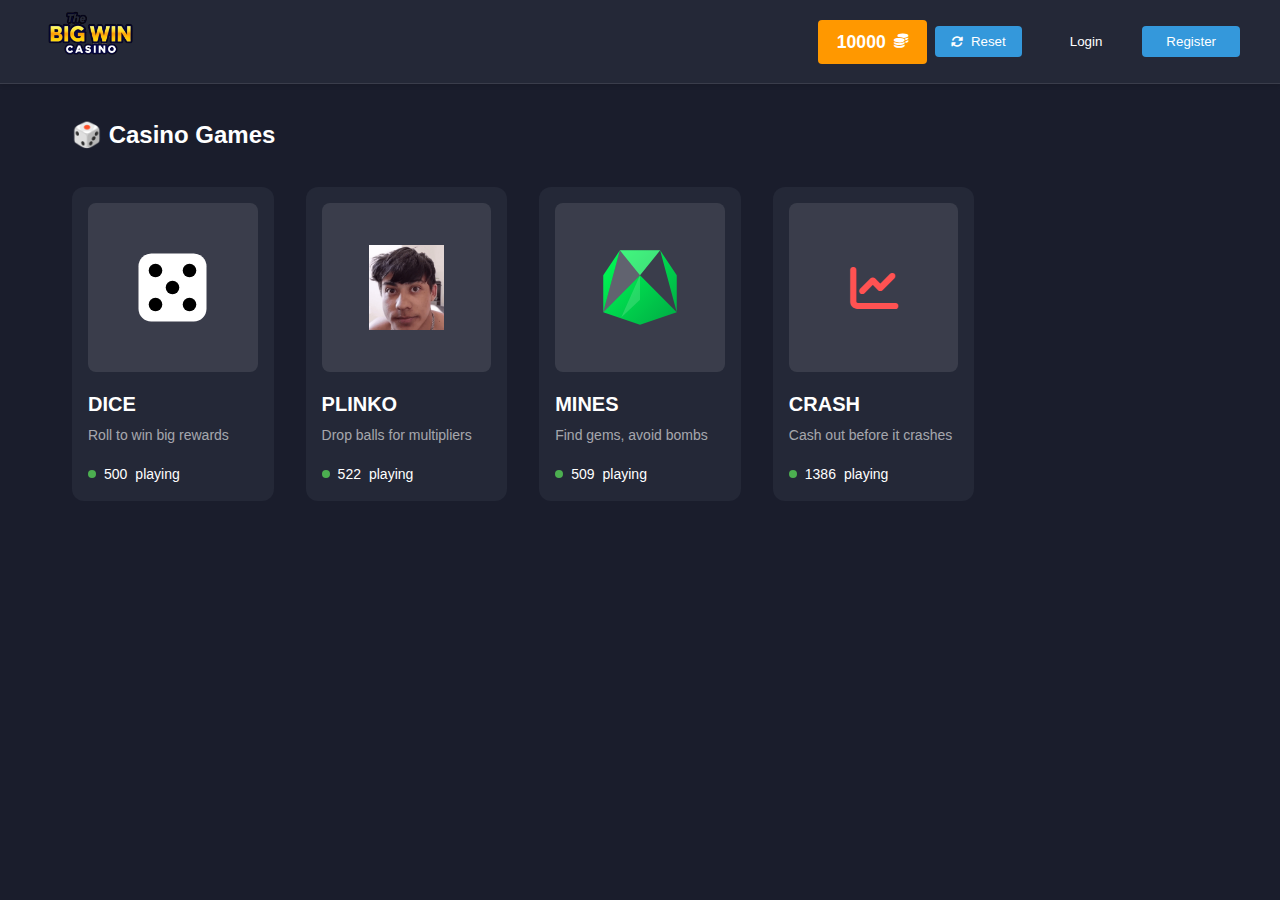
==== commit 1aa55ed4: "what the boi" ====
--- a/index.html
+++ b/index.html
@@ -22,7 +22,7 @@
 <body>
     <header>
         <nav class="main-nav">
-            <a href="index" class="logo"><img src="bwc_logo.png" alt="The Big Wins Casino" height="140" style="max-height: 140px; margin: -50px 0; position: relative; left: -20px;"></a>
+            <a href="index" class="logo"><img src="bwc_logo.png" alt="The Big Win Casino" height="140" style="max-height: 140px; margin: -50px 0; position: relative; left: -20px;"></a>
             <div class="nav-right">
                 <div class="balance-display">
                     <div class="balance-amount">
@@ -109,4 +109,4 @@
         setInterval(updatePlayerCount, 30000);
     </script>
 </body>
-</html> +</html> 
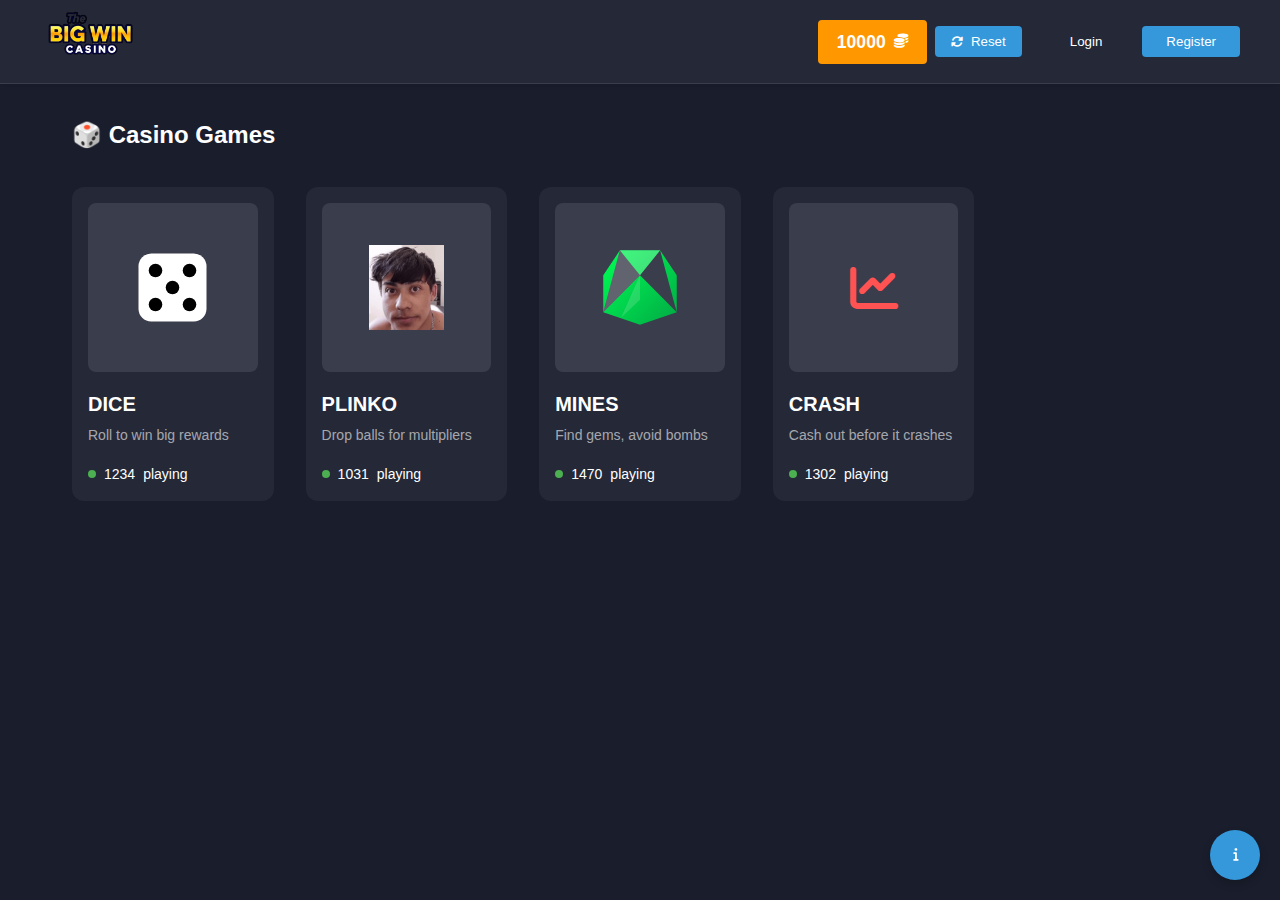
==== commit 1b0d2ff9: "go commit ys" ====
--- a/index.html
+++ b/index.html
@@ -3,7 +3,7 @@
 <head>
     <meta charset="UTF-8">
     <meta name="viewport" content="width=device-width, initial-scale=1.0">
-    <title>The Big Wins Casino</title>
+    <title>The Big Win Casino</title>
     <link rel="stylesheet" href="styles.css">
     <link rel="stylesheet" href="https://cdnjs.cloudflare.com/ajax/libs/font-awesome/6.4.0/css/all.min.css">
     <style>
@@ -16,6 +16,93 @@
         }
         main {
             flex: 1;
+        }
+        
+        /* Info Button Styles */
+        .info-button {
+            position: fixed;
+            bottom: 20px;
+            right: 20px;
+            width: 50px;
+            height: 50px;
+            border-radius: 50%;
+            background-color: var(--accent-color, #3498db);
+            color: white;
+            display: flex;
+            align-items: center;
+            justify-content: center;
+            cursor: pointer;
+            box-shadow: 0 4px 8px rgba(0, 0, 0, 0.2);
+            border: none;
+            z-index: 10;
+            transition: transform 0.2s, background-color 0.2s;
+        }
+        
+        .info-button:hover {
+            transform: scale(1.1);
+            background-color: #2980b9;
+        }
+        
+        /* Modal Styles */
+        .modal-overlay {
+            position: fixed;
+            top: 0;
+            left: 0;
+            width: 100%;
+            height: 100%;
+            background-color: rgba(0, 0, 0, 0.7);
+            display: flex;
+            align-items: center;
+            justify-content: center;
+            z-index: 1000;
+            opacity: 0;
+            visibility: hidden;
+            transition: opacity 0.3s, visibility 0.3s;
+        }
+        
+        .modal-overlay.active {
+            opacity: 1;
+            visibility: visible;
+        }
+        
+        .modal-content {
+            background-color: white;
+            border-radius: 8px;
+            width: 90%;
+            max-width: 600px;
+            max-height: 80vh;
+            overflow-y: auto;
+            padding: 30px;
+            position: relative;
+            box-shadow: 0 5px 15px rgba(0, 0, 0, 0.3);
+            transform: scale(0.8);
+            transition: transform 0.3s;
+        }
+        
+        .modal-overlay.active .modal-content {
+            transform: scale(1);
+        }
+        
+        .modal-close {
+            position: absolute;
+            top: 15px;
+            right: 15px;
+            font-size: 24px;
+            color: #666;
+            background: none;
+            border: none;
+            cursor: pointer;
+        }
+        
+        .modal-title {
+            color: #333;
+            margin-bottom: 20px;
+            font-size: 24px;
+        }
+        
+        .modal-body {
+            color: #666;
+            line-height: 1.6;
         }
     </style>
 </head>
@@ -94,6 +181,34 @@
         </section>
     </main>
 
+    <!-- Info Button -->
+    <button class="info-button" id="info-button">
+        <i class="fa-solid fa-info"></i>
+    </button>
+
+    <!-- Modal -->
+    <div class="modal-overlay" id="info-modal">
+        <div class="modal-content">
+            <button class="modal-close" id="modal-close">
+                <i class="fa-solid fa-times"></i>
+            </button>
+            <h3 class="modal-title">About The Big Win Casino</h3>
+            <div class="modal-body">
+                <p>Welcome to The Big Win Casino, your premier destination for online casino games!</p>
+                <p>At The Big Win Casino, we offer a variety of exciting games including:</p>
+                <ul style="margin-left: 20px; margin-bottom: 15px;">
+                    <li>Dice - Test your luck with our virtual dice game</li>
+                    <li>Plinko - Drop balls and watch them bounce for big multipliers</li>
+                    <li>Mines - Navigate through a field of mines to find precious gems</li>
+                    <li>Crash - Watch the multiplier rise and cash out before it crashes</li>
+                </ul>
+                <p>Our platform uses virtual currency only and is intended for entertainment purposes. Start with 10,000 free coins and reset your balance anytime!</p>
+                <p>Enjoy the thrill of gambling without the risk of losing real money.</p>
+                <p style="margin-top: 20px; font-style: italic; border-top: 1px solid #eee; padding-top: 15px;">Bear in mind this website is just coding practice for me and not meant to be taken seriously. Enjoy!</p>
+            </div>
+        </div>
+    </div>
+
     <script src="balance.js"></script>
     <script>
         // Simple script to simulate random player count
@@ -107,6 +222,33 @@
         // Update initially and every 30 seconds
         updatePlayerCount();
         setInterval(updatePlayerCount, 30000);
+
+        // Info modal functionality
+        const infoButton = document.getElementById('info-button');
+        const infoModal = document.getElementById('info-modal');
+        const modalClose = document.getElementById('modal-close');
+
+        infoButton.addEventListener('click', () => {
+            infoModal.classList.add('active');
+        });
+
+        modalClose.addEventListener('click', () => {
+            infoModal.classList.remove('active');
+        });
+
+        // Close modal when clicking outside of it
+        infoModal.addEventListener('click', (e) => {
+            if (e.target === infoModal) {
+                infoModal.classList.remove('active');
+            }
+        });
+
+        // Close modal with Escape key
+        document.addEventListener('keydown', (e) => {
+            if (e.key === 'Escape' && infoModal.classList.contains('active')) {
+                infoModal.classList.remove('active');
+            }
+        });
     </script>
 </body>
 </html> 
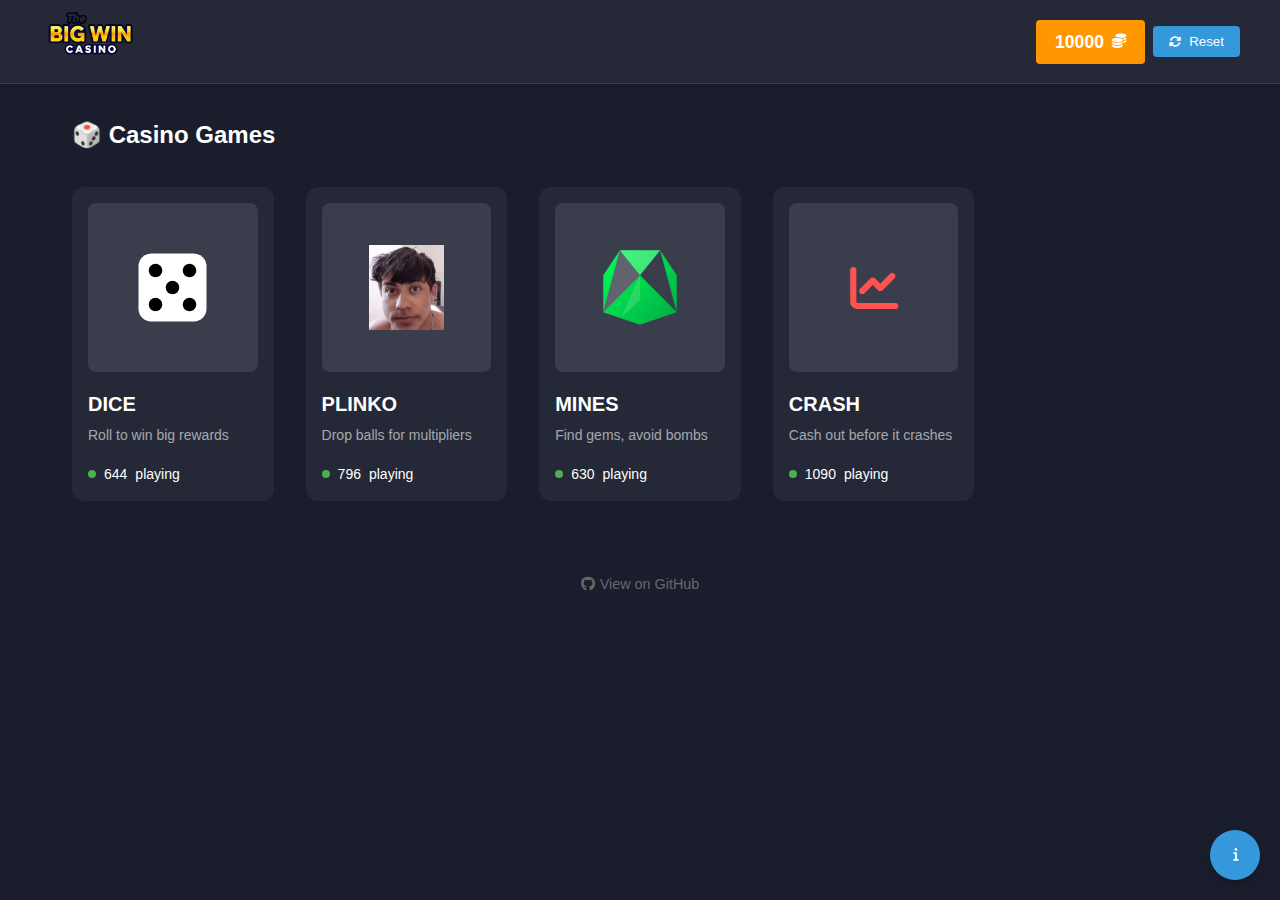
==== commit e2cb4392: "brgruhgdhngh" ====
--- a/index.html
+++ b/index.html
@@ -121,10 +121,6 @@
                         Reset
                     </button>
                 </div>
-                <div class="nav-buttons">
-                    <button class="login-btn">Login</button>
-                    <button class="register-btn">Register</button>
-                </div>
             </div>
         </nav>
     </header>
@@ -179,6 +175,13 @@
                 </a>
             </div>
         </section>
+        
+        <div class="github-link-container" style="text-align: center; margin-top: 40px; margin-bottom: 20px; opacity: 0.7;">
+            <a href="https://github.com/flimflamflum/gamble1" target="_blank" rel="noopener noreferrer" class="github-link" style="color: var(--text-muted, #888); text-decoration: none; font-size: 0.9rem; display: flex; align-items: center; justify-content: center;">
+                <i class="fa-brands fa-github" style="margin-right: 5px;"></i>
+                View on GitHub
+            </a>
+        </div>
     </main>
 
     <!-- Info Button -->
